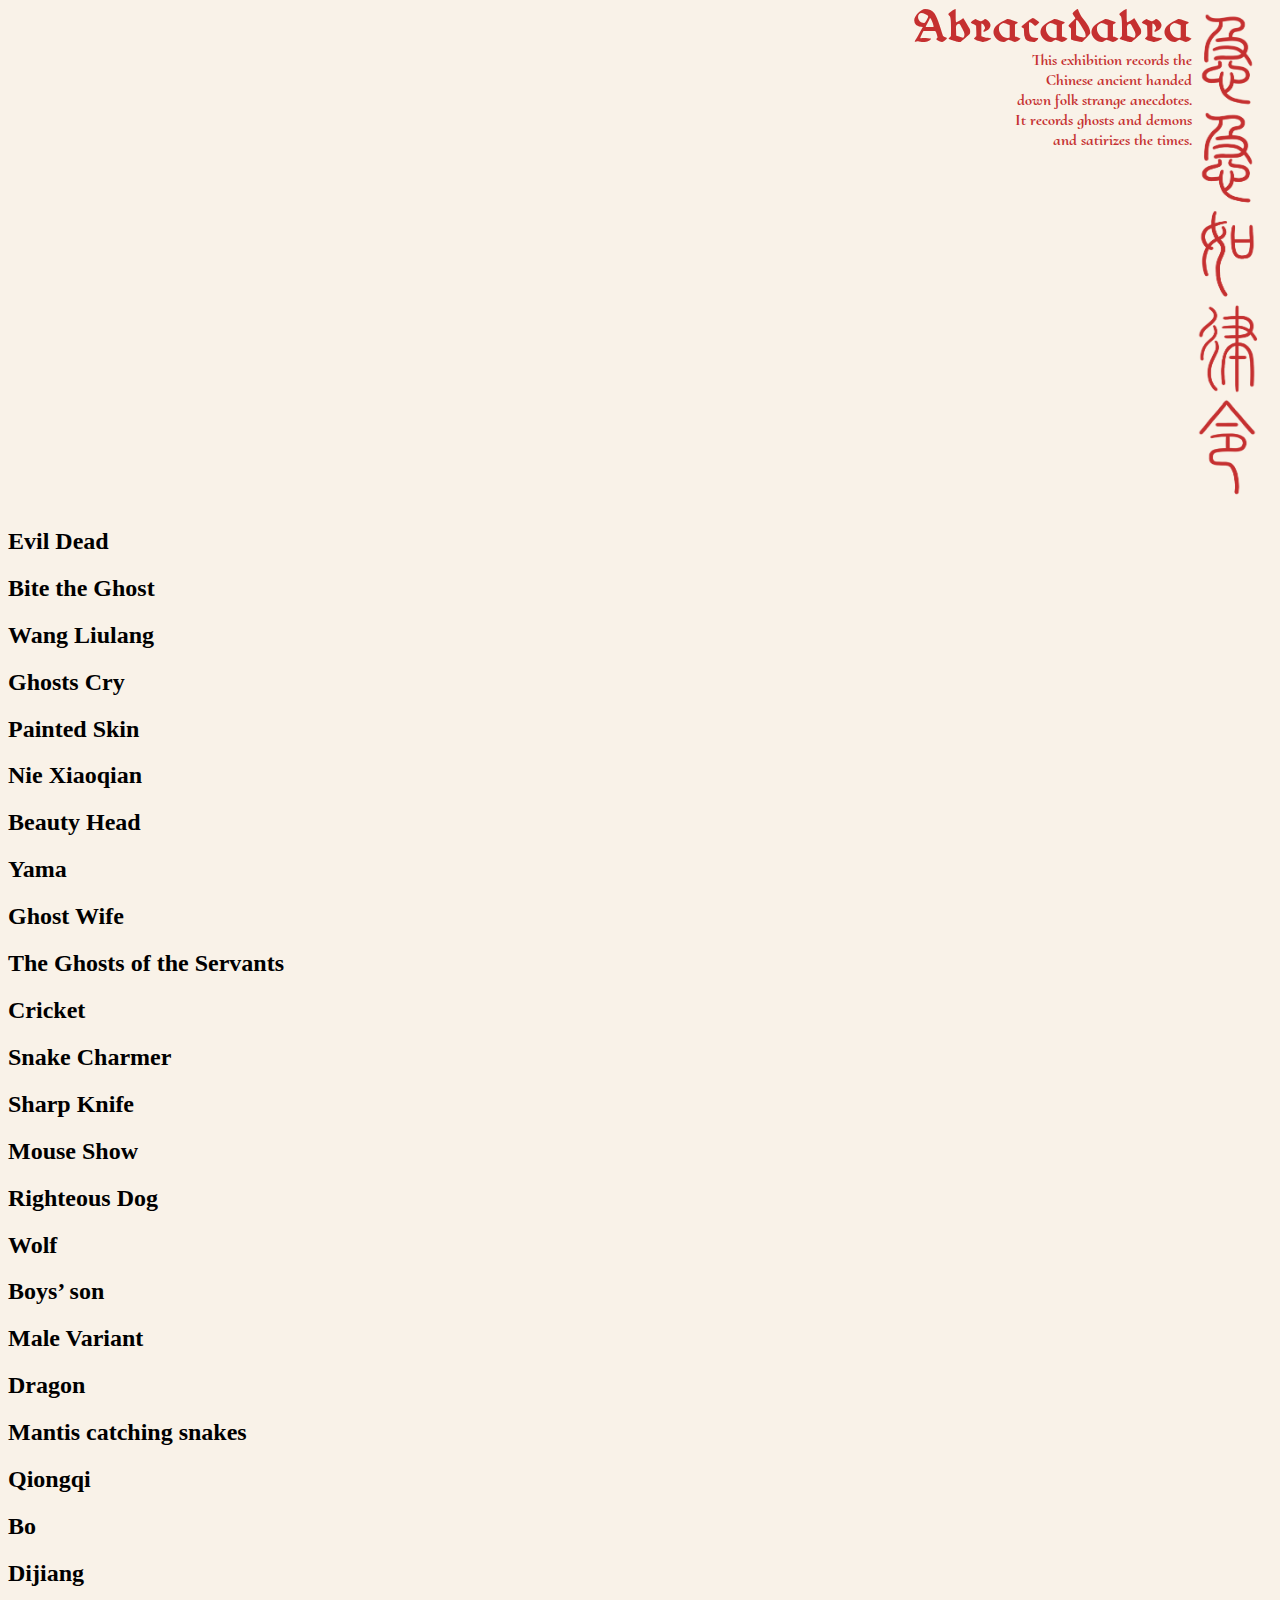
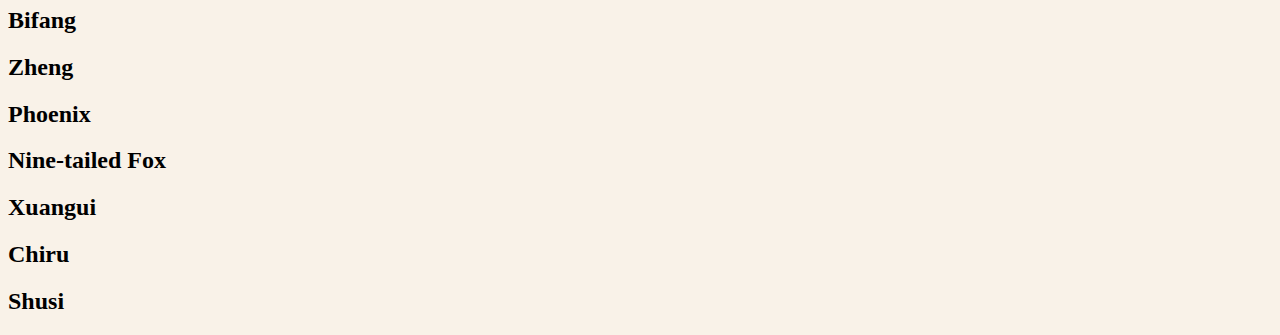
==== index2.html @ 305d074c "add initial" ====
<!DOCTYPE html>
<html>
  <head>
    <title>index</title>
   <link rel="stylesheet" href="style.css">
  </head>
  <body>
    <div class="whole">
    <div class="text">
        <div class="jijirulvling"><img src="img/jijirrulvling_red.png" height="500" width="90"></div>
        <div class="subtitle">
        <div class="abracadabra">Abracadabra</div>
        <div class="exhibition">This exhibition records the Chinese ancient handed down folk strange anecdotes. It records ghosts and demons and satirizes the times. </div>
        </div>
    </div>
    <div class="choose">
        <div class="list-projects">
          <div class="content-text1">
            <h2>Evil Dead</h2> 
          </div> 
          <div class="content-text2">
            <h2>Bite the Ghost</h2> 
          </div> 
          <div class="content-text3">
            <h2>Wang Liulang</h2> 
          </div> 
          <div class="content-text4">
            <h2>Ghosts Cry</h2> 
          </div> 
          <div class="content-text5">
            <h2>Painted Skin</h2> 
          </div> 
          <div class="content-text6">
            <h2>Nie Xiaoqian</h2> 
          </div> 
          <div class="content-text7">
            <h2>Beauty Head</h2> 
          </div> 
          <div class="content-text8">
            <h2>Yama</h2> 
          </div> 
          <div class="content-text9">
            <h2>Ghost Wife</h2> 
          </div> 
          <div class="content-text10">
            <h2>The Ghosts of the Servants</h2> 
           </div> 
          <div class="content-text11">
            <h2>Cricket</h2> 
          </div> 
          <div class="content-text12">
            <h2>Snake Charmer</h2> 
          </div> 
          <div class="content-text13">
            <h2>Sharp Knife</h2> 
          </div> 
          <div class="content-text14">
            <h2>Mouse Show</h2> 
          </div> 
          <div class="content-text15">
            <h2>Righteous Dog</h2> 
          </div> 
          <div class="content-text16">
            <h2>Wolf</h2> 
          </div> 
          <div class="content-text17">
            <h2>Boys’ son</h2> 
          </div> 
          <div class="content-text18">
            <h2>Male Variant</h2> 
          </div> 
          <div class="content-text19">
            <h2>Dragon</h2> 
          </div> 
          <div class="content-text20">
            <h2>Mantis catching snakes</h2> 
          </div> 
          <div class="content-text21">
            <h2>Qiongqi</h2> 
          </div> 
          <div class="content-text22">
            <h2>Bo</h2> 
          </div> 
          <div class="content-text23">
            <h2>Dijiang</h2> 
          </div> 
          <div class="content-text24">
            <h2>Bifang</h2> 
          </div> 
          <div class="content-text25">
            <h2>Zheng</h2> 
          </div> 
          <div class="content-text26">
            <h2>Phoenix</h2> 
          </div> 
          <div class="content-text27">
            <h2> Nine-tailed Fox</h2> 
          </div> 
          <div class="content-text28">
            <h2>Xuangui</h2> 
          </div> 
          <div class="content-text29">
            <h2>Chiru</h2> 
          </div> 
          <div class="content-text30">
            <h2>Shusi</h2> 
          </div> 
       </div>
        </div>
</div>
</body>
</html>
---- style.css ----
@font-face {
    font-family: gotisch;
    src: url(font/BelweGotisch-VGRB.ttf);
}
@font-face {
    font-family: cormorant;
    src: url(font/CormorantUpright-Bold.ttf);
}
body{
    background-color: #F9F2E8;
}
.text {
    position: relative;
    height: 500px;
    overflow: hidden; /* clearfix */
  }
.jijirulvling{
    /*float: right;*/
    position: absolute;
    top: 0;
    right: 0;
}
.subtitle{
    /*float: right;*/
    /*text-align: right;*/
    position: absolute;
    top: 0;
    right: 80px;
}
.abracadabra{
    font-family: gotisch;
    font-size: 50px;
    color: #C53030;
}
.exhibition{
    text-align: right;
    font-family: cormorant;
    width:180px;
    color: #C53030;
    float: right;
}
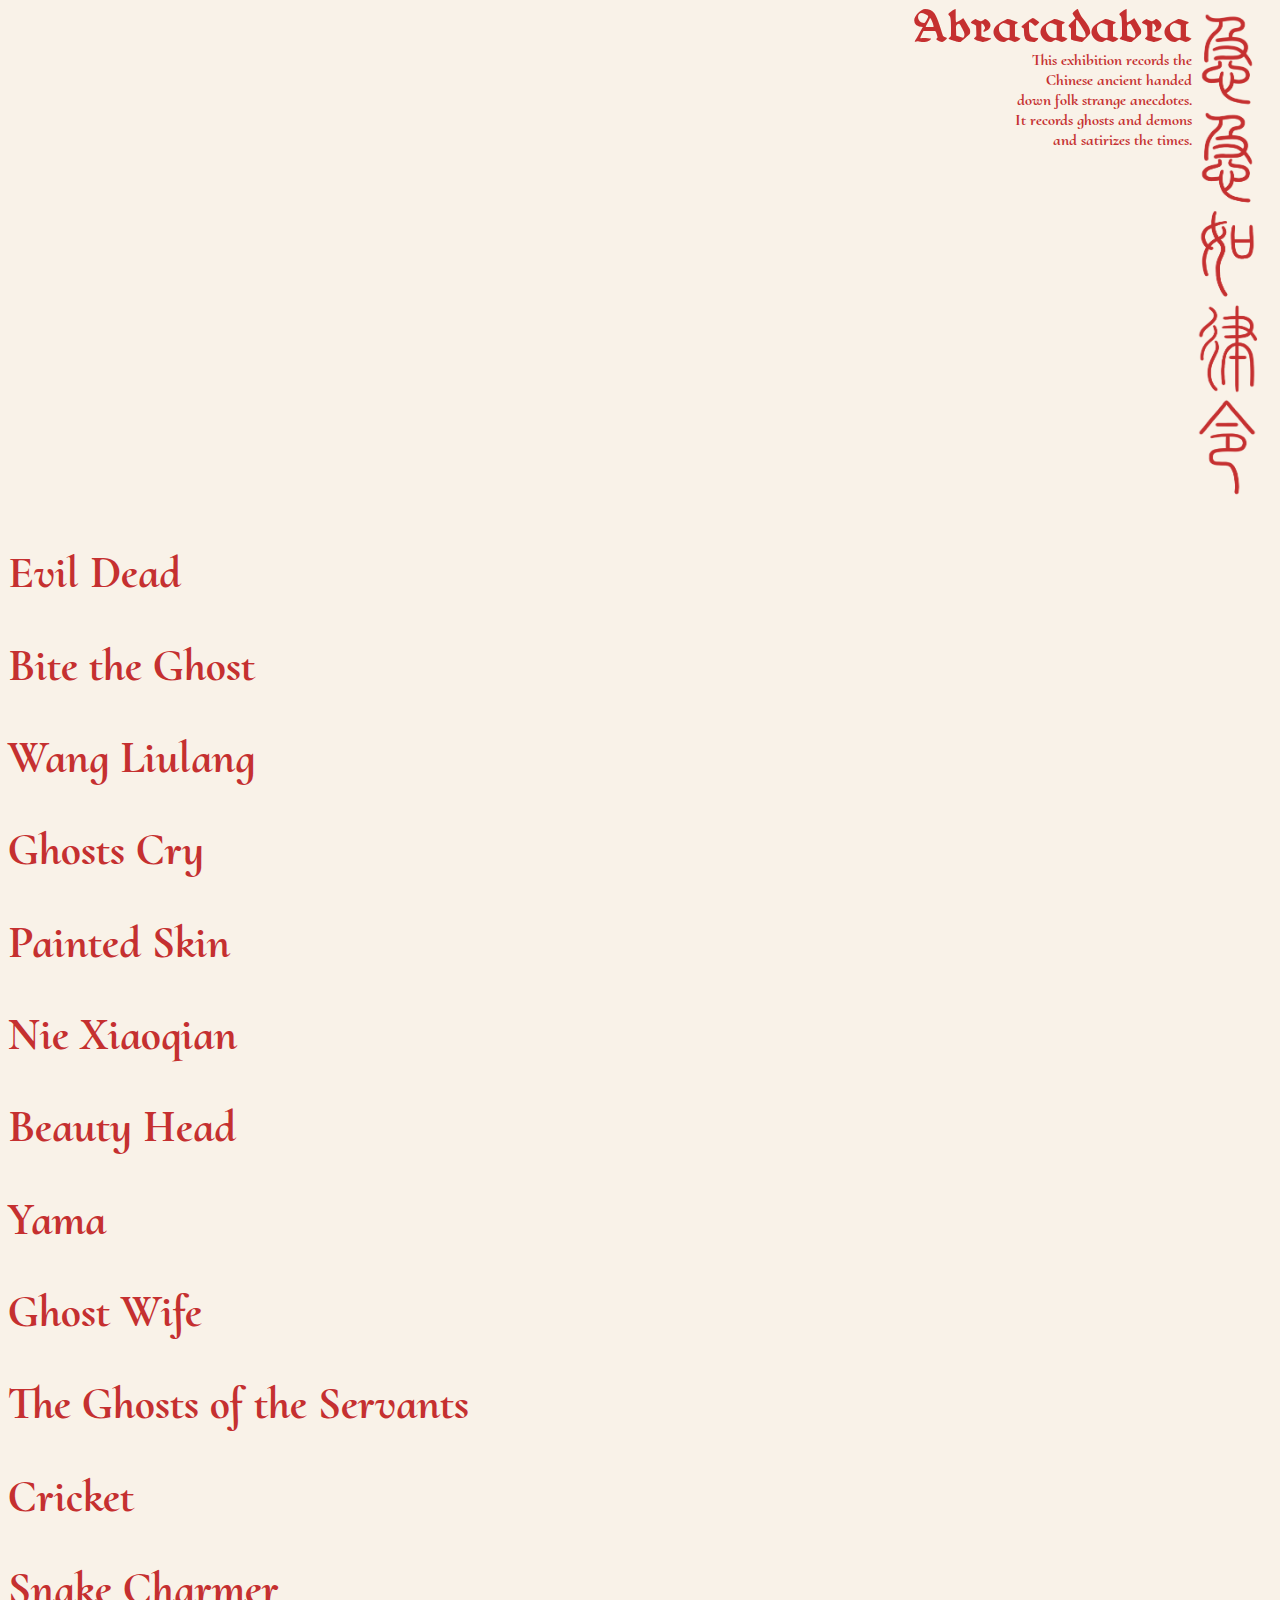
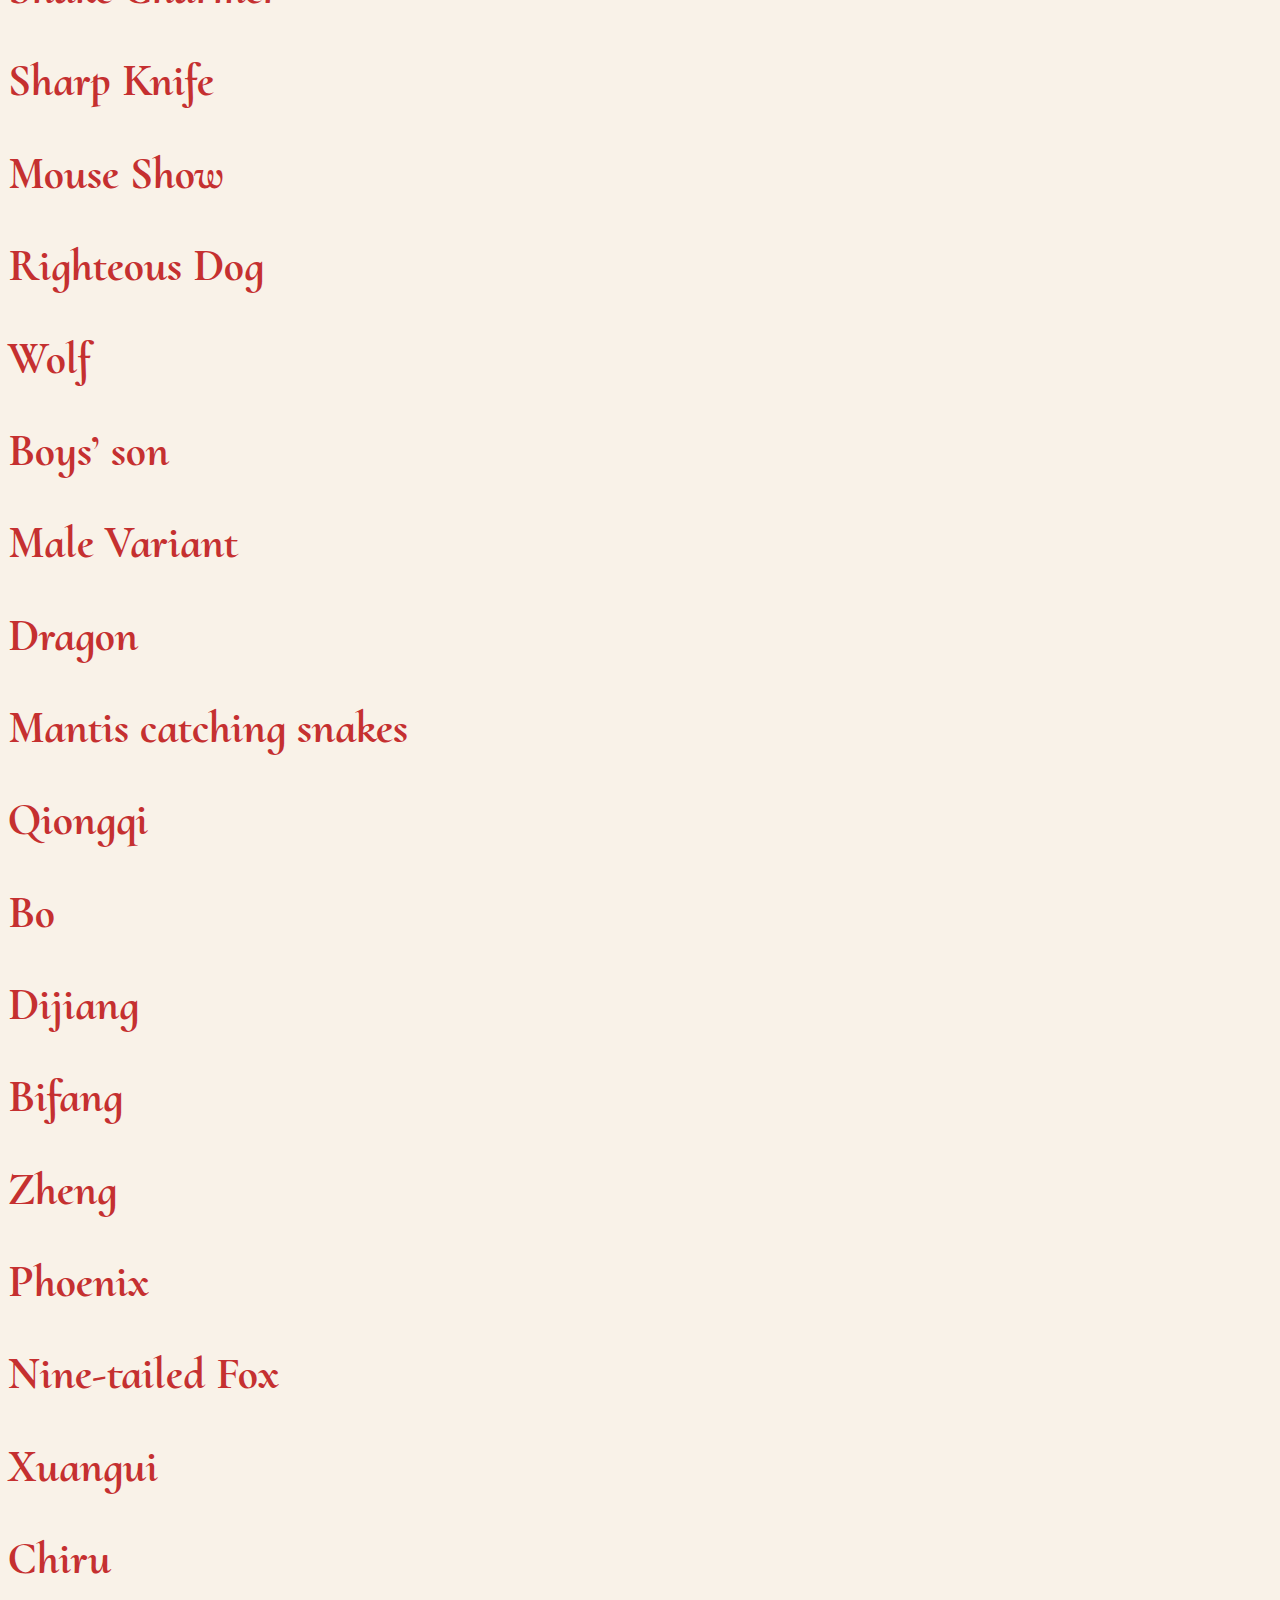
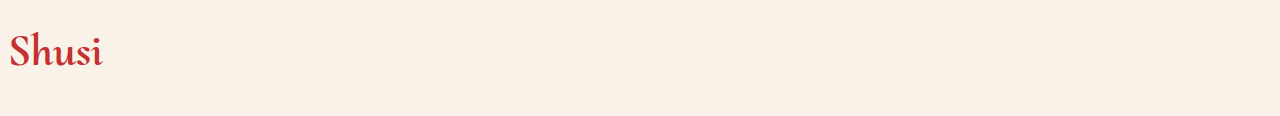
==== commit 3b591d37: "revise" ====
--- a/index2.html
+++ b/index2.html
@@ -13,96 +13,96 @@
         <div class="exhibition">This exhibition records the Chinese ancient handed down folk strange anecdotes. It records ghosts and demons and satirizes the times. </div>
         </div>
     </div>
-    <div class="choose">
+    <div class="content">
         <div class="list-projects">
-          <div class="content-text1">
+          <div class="content-text">
             <h2>Evil Dead</h2> 
           </div> 
-          <div class="content-text2">
+          <div class="content-text">
             <h2>Bite the Ghost</h2> 
           </div> 
-          <div class="content-text3">
+          <div class="content-text">
             <h2>Wang Liulang</h2> 
           </div> 
-          <div class="content-text4">
+          <div class="content-text">
             <h2>Ghosts Cry</h2> 
           </div> 
-          <div class="content-text5">
+          <div class="content-text">
             <h2>Painted Skin</h2> 
           </div> 
-          <div class="content-text6">
+          <div class="content-text">
             <h2>Nie Xiaoqian</h2> 
           </div> 
-          <div class="content-text7">
+          <div class="content-text">
             <h2>Beauty Head</h2> 
           </div> 
-          <div class="content-text8">
+          <div class="content-text">
             <h2>Yama</h2> 
           </div> 
-          <div class="content-text9">
+          <div class="content-text">
             <h2>Ghost Wife</h2> 
           </div> 
-          <div class="content-text10">
+          <div class="content-text">
             <h2>The Ghosts of the Servants</h2> 
            </div> 
-          <div class="content-text11">
+          <div class="content-text">
             <h2>Cricket</h2> 
           </div> 
-          <div class="content-text12">
+          <div class="content-text">
             <h2>Snake Charmer</h2> 
           </div> 
-          <div class="content-text13">
+          <div class="content-text">
             <h2>Sharp Knife</h2> 
           </div> 
-          <div class="content-text14">
+          <div class="content-text">
             <h2>Mouse Show</h2> 
           </div> 
-          <div class="content-text15">
+          <div class="content-text">
             <h2>Righteous Dog</h2> 
           </div> 
-          <div class="content-text16">
+          <div class="content-text">
             <h2>Wolf</h2> 
           </div> 
-          <div class="content-text17">
+          <div class="content-text">
             <h2>Boys’ son</h2> 
           </div> 
-          <div class="content-text18">
+          <div class="content-text">
             <h2>Male Variant</h2> 
           </div> 
-          <div class="content-text19">
+          <div class="content-text">
             <h2>Dragon</h2> 
           </div> 
-          <div class="content-text20">
+          <div class="content-text">
             <h2>Mantis catching snakes</h2> 
           </div> 
-          <div class="content-text21">
+          <div class="content-text">
             <h2>Qiongqi</h2> 
           </div> 
-          <div class="content-text22">
+          <div class="content-text">
             <h2>Bo</h2> 
           </div> 
-          <div class="content-text23">
+          <div class="content-text">
             <h2>Dijiang</h2> 
           </div> 
-          <div class="content-text24">
+          <div class="content-text">
             <h2>Bifang</h2> 
           </div> 
-          <div class="content-text25">
+          <div class="content-text">
             <h2>Zheng</h2> 
           </div> 
-          <div class="content-text26">
+          <div class="content-text">
             <h2>Phoenix</h2> 
           </div> 
-          <div class="content-text27">
+          <div class="content-text">
             <h2> Nine-tailed Fox</h2> 
           </div> 
-          <div class="content-text28">
+          <div class="content-text">
             <h2>Xuangui</h2> 
           </div> 
-          <div class="content-text29">
+          <div class="content-text">
             <h2>Chiru</h2> 
           </div> 
-          <div class="content-text30">
+          <div class="content-text">
             <h2>Shusi</h2> 
           </div> 
        </div>
--- a/style.css
+++ b/style.css
@@ -39,3 +39,8 @@
     color: #C53030;
     float: right;
 }
+.content{
+    font-family: cormorant;
+    color: #C53030;
+    font-size: 30px;
+}
